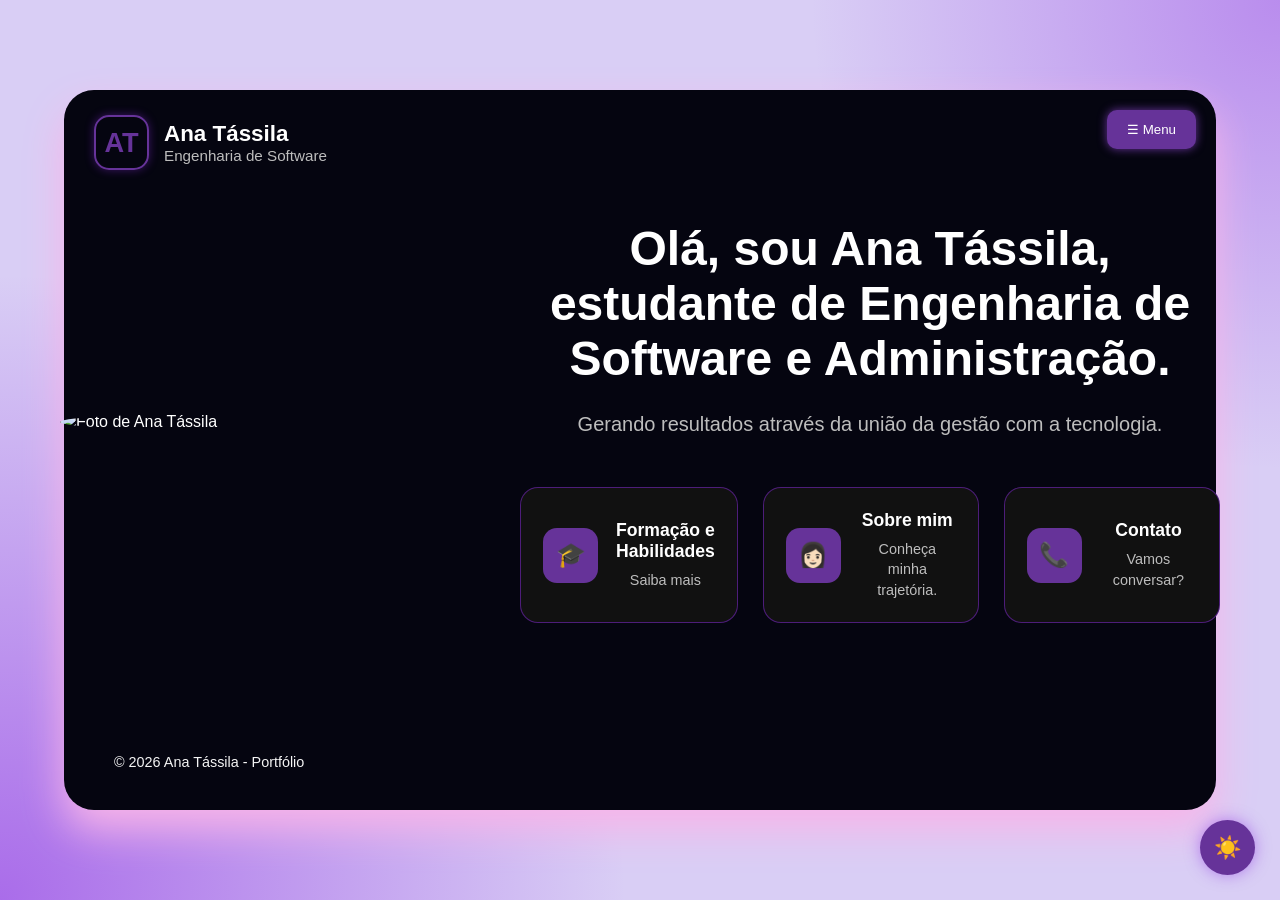
==== index.html @ ad77cd47 "Add files via upload" ====
<!DOCTYPE html>
<html lang="pt-br">
<head>
    <meta charset="UTF-8">
    <meta name="viewport" content="width=device-width, initial-scale=1.0">
    <title>Ana Tássila - Portfólio</title>
    <link rel="stylesheet" href="custom.css">
    <meta name="description" content="Portfólio da Ana Tássila, estudante de Engenharia de Software e Administração.">
    <meta name="keywords" content="Ana Tássila, portfólio, engenharia de software, administração, HTML, CSS, JavaScript, Tássila, Ana">
    <meta name="author" content="Ana Tássila Oliveira Lemos">
</head>

<body>
    <div class="container-principal">
        <div class="logo">
            <div class="logo-icone">AT</div>
            <div class="logo-texto">
                <h2>Ana Tássila</h2>
                <span>Engenharia de Software</span>
            </div>
        </div>
    <nav class="menu">
    <button id="botao-menu">☰ Menu</button>
    <ul id="lista-menu">
        <li><a href="index.html">Home</a></li>
        <li><a href="habilidades.html">Formação e Habilidades</a></li>
        <li><a href="sobre.html">Sobre mim</a></li>
        <li><a href="contato.html">Contato</a></li>
    </ul>
</nav>
<main>
    <header>
        <img src="./Imagens/foto.perfil.Ana.png" alt="Foto de Ana Tássila">
        <div class="texto">
            <h1>Olá, sou Ana Tássila, estudante de Engenharia de Software e Administração.</h1>
            <p>Gerando resultados através da união da gestão com a tecnologia.</p>
            <div class="editando-botoes">
                <a href="habilidades.html">
                    <span class="icone">🎓</span>
                    <div>
                        <h3>Formação e Habilidades</h3>
                        <p>Saiba mais</p>
                    </div>
                </a>
                <a href="sobre.html">
                    <span class="icone">👩🏻</span>
                    <div>
                        <h3>Sobre mim</h3>
                        <p>Conheça minha trajetória.</p>
                    </div>
                </a>
                <a href="contato.html">
                    <span class="icone">📞</span>
                    <div>
                        <h3>Contato</h3>
                        <p>Vamos conversar?</p>
                    </div>
                </a>
            </div>
        </div>
    </header>
</main>
    
    <footer> 
        © 2026 Ana Tássila - Portfólio
    </footer>
    </div>
    <button id="tema">☀️</button>
    <script src="javascript.js"></script>
</body>
</html>
---- custom.css ----
/*----------zerando tudo------------*/
*{
    margin: 0;
    padding: 0;
    box-sizing: border-box;
}
/*----------ajustando a logo----------*/
.logo{
    position: absolute;
    top: 25px;
    left: 30px;
    display: flex;
    align-items: center;
    gap: 15px;
}

.logo-icone{
    width:55px;
    height:55px;
    border:2px solid rebeccapurple;
    border-radius:15px;
    display:flex;
    justify-content:center;
    align-items:center;
    color:rebeccapurple;
    font-size:1.7rem;
    font-weight:bold;
    box-shadow:0 0 10px rgba(138,43,226,.4);
}

.logo-texto h2{
    font-size:1.4rem;
}

.logo-texto span{
    color:#bdbdbd;
    font-size:.95rem;
}

/*--------------ajustando o body--------------*/
body{
    font-family: 'Poppins', sans-serif;
    min-height: 100vh;
    display: flex;
    justify-content: center;
    align-items: center;
    background:
    radial-gradient(circle at bottom left,rgba(138,43,226,0.6),transparent 40%),
    radial-gradient(circle at top right,rgba(138,43,226,0.4),transparent 30%),
    #d9cef5;
    color: white;
}

/*------------container principal-------------*/
.container-principal{
    width: 90%;
    max-width: 1400px;
    height: 80vh;
    background: #050510;
    border-radius: 30px;
    padding: 20px;
    box-shadow: 0 20px 40px rgb(248, 180, 233);
    display: flex;
    flex-direction: column;
    position: relative;
}
/*--------AJUSTANTO TUDO DA PG PRINCIPAL-Index---------*/
/*-----------ajustando o header------------*/
header{
    display: flex; /*elementos na mesma reta-linha*/
    justify-content: center;
    align-items: center;
    gap: 60px;
    height: 100%;
}

/*------------------ajustando a foto ------------------*/
header img{
    width:400px;
    border-radius:50%;
    animation: aura 6s ease-in-out infinite;
}

@keyframes aura{

    0%,100%{
        box-shadow:
            0 0 20px rgba(138,43,226,.8),
            0 0 40px rgba(138,43,226,.5),
            0 0 60px rgba(138,43,226,.3);
    }

    50%{
        box-shadow:
            0 0 120px rgba(138,43,226,.9),
            0 0 180px rgba(138,43,226,.55),
            0 0 260px rgba(138,43,226,.18);
    }

}

/*--------------------ajustando o texto----------------*/
.texto{
    max-width: 700px; /*largura da linha para ela quebrar*/
    text-align: center; /*alinhando no centro*/
}

.texto h1{
    font-size: 3rem; /*tamanho*/
    margin-bottom: 15px; /*margem*/
}

.texto p{
    margin-top:20px;
    margin-bottom:45px;
    color:#bdbdbd;
    font-size:1.25rem;
    line-height:1.8;
}

/*------------ajustando os botões---------------*/
.editando-botoes{
    display: flex;
    justify-content: center;
    gap: 25px;
    margin-top: 35px;
}

.editando-botoes a{
    width: 250px;
    display: flex;
    align-items: center;
    gap: 18px;
    padding: 22px;
    text-decoration: none;
    color: white;
    background: #111;
    border: 1px solid rgba(138,43,226,.5);
    border-radius: 18px;
    transition: .35s;
}

.editando-botoes a:hover{
    transform: translateY(-5px);
    border-color: rebeccapurple;
    box-shadow:
    0 0 20px rgba(138,43,226,.4);
}

.icone{
    width:55px;
    height:55px;
    display:flex;
    justify-content:center;
    align-items:center;
    border-radius:14px;
    background:rebeccapurple;
    font-size:1.5rem;
    flex-shrink:0;
}

.editando-botoes h3{
    margin-bottom:8px;
    font-size:1.1rem;
}

.editando-botoes p{
    margin:0;
    font-size:.9rem;
    color:#bdbdbd;
    line-height:1.4;
}

/*--------------centralizando o main------------------*/
main{
    flex: 1;
    display: flex;
    justify-content: center;
    align-items: center;
}

/*-----------------editando o menu-----------------*/
.menu{
    position: absolute;
    top: 20px;
    right: 20px;
} 

#botao-menu{
    background-color: rebeccapurple;
    color: white;
    border: none;
    border-radius: 10px;
    padding: 12px 20px;
    cursor: pointer;
    box-shadow: 0 0 10px rebeccapurple;
}

#lista-menu{
    display: none;
    list-style: none;
    margin-top: 10px;
    background-color: #111;
    border: 1px solid rebeccapurple;
    border-radius: 10px;
    overflow: hidden;
}

#lista-menu.ativo{
    display: block;
}

#lista-menu li a{
    display: block;
    padding: 12px 20px;
    color: white;
    text-decoration: none;
}

#lista-menu li a:hover{
    background-color: rebeccapurple;
}

/*------------ajustando o footer----------*/
footer{
    padding: 20px 30px;
    font-size: 0.9rem;
    color: whitesmoke;
}
/*-------------------FIM DA PG PRINCIPAL-Index-------------------------*/

/*--------------------INICIO SOBRE MIM---------------------------*/

/*ajustando o texto*/
.texto-sobre-mim h1{
    font-size: 3rem;
    margin-bottom: 30px;
    text-align: center; 
}

.texto-sobre-mim p{
    font-size: 1.2rem;
    line-height: 1.7;
    max-width: 750px; 
    margin: 0 auto; 
    color: whitesmoke;
    text-align: left;
}

/*-----------------------FIM SOBRE MIM---------------------------*/

/*-------------------INICIO HABILIDADES--------------------------*/
.habilidades{
    width: 100%;
}
.habilidades h1{
    text-align: center;
    font-size: 3rem;
    margin-bottom: 40px;
    text-shadow:
        0 0 10px rebeccapurple,
        0 0 20px rebeccapurple;
}
.cards{
    display: flex;
    justify-content: center;
    gap: 30px;
    flex-wrap: wrap;
}

.card{    
    width: 340px;
    background: #111;
    border: 1px solid rgba(138,43,226,.5);
    border-radius: 18px;
    padding: 25px;
    transition: .3s;
}

.card h2{
    color: rebeccapurple;
    margin-bottom:20px;
    text-align:center;
}

.card h3{
    margin-top:20px;
    margin-bottom:10px;
    color:white;
}

.card p{
    color:#d8d8d8;
    margin-bottom:8px;
    line-height:1.6;
}

.card ul{

    margin-left:20px;
}

     .card li{
    margin-bottom:8px;
    color:#d8d8d8;
} 
/*---------------------FIM HABILIDADES--------------------------*/

/*---------------------INICIO CONTATO--------------------------*/

.pagina-contato{
    display: flex;
    flex-direction: column;
    align-items: center;
    width: 100%;
}

.texto-contato{
    max-width:900px;
    margin:auto;
    text-align:center;
}

.texto-contato h1{
    font-size:3rem;
    margin-bottom:20px;
    text-shadow:
        0 0 10px rebeccapurple,
        0 0 20px rebeccapurple;
}

.texto-contato p{
    color:#bdbdbd;
    font-size:1.15rem;
    margin-bottom:50px;
    line-height:1.7;
}

.contatos{
    display:grid;
    grid-template-columns:repeat(2,1fr);
    gap:25px;
}

.contato-card{
    display:flex;
    align-items:center;
    gap:20px;
    padding:25px;
    background:#111;
    border:1px solid rgba(138,43,226,.5);
    border-radius:18px;
    text-decoration:none;
    color:white;
    transition:.3s;
}

.contato-card:hover{
    transform:translateY(-5px);
    box-shadow:0 0 20px rgba(138,43,226,.4);
    border-color:rebeccapurple;
}

.contato-card span{
    width:60px;
    height:60px;
    border-radius:15px;
    background:rebeccapurple;
    display:flex;
    justify-content:center;
    align-items:center;
    font-size:1.6rem;
    flex-shrink:0;
}

.contato-card h3{
    margin-bottom:6px;
}

.contato-card p{
    color:#bdbdbd;
}
/*-------------------------FIM CONTATO--------------------------*/

/*--------------------FORMULÁRIO DE CONTATO---------------------*/
.pagina-formulario{
    width: 100%;
    max-width: 700px;
    margin: 50px auto 0;
    text-align: center;
}

.pagina-formulario h1{
    font-size: 3rem;
    margin-bottom: 20px;
    text-shadow:
        0 0 10px rebeccapurple,
        0 0 20px rebeccapurple;
}

.pagina-formulario p{
    color: #bdbdbd;
    font-size: 1.1rem;
    margin-bottom: 35px;
    line-height: 1.6;
}

#formulario input,
#formulario textarea{
    width: 100%;
    padding: 15px 18px;
    background: #111;
    color: white;
    border: 1px solid rgba(138,43,226,.5);
    border-radius: 12px;
    font-size: 1rem;
    outline: none;
    transition: .3s;
}

#formulario input:focus,
#formulario textarea:focus{
    border-color: rebeccapurple;
    box-shadow: 0 0 10px rgba(138,43,226,.5);
}

#formulario textarea{
    resize: none;
    min-height: 150px;
}

#formulario button{
    width: 220px;
    margin: 10px auto 0;
    padding: 15px;
    background: rebeccapurple;
    color: white;
    border: none;
    border-radius: 12px;
    font-size: 1rem;
    cursor: pointer;
    transition: .3s;
}

#formulario button:hover{
    transform: translateY(-4px);
    box-shadow:
        0 0 10px rebeccapurple,
        0 0 20px rebeccapurple;
}

#formulario{
    display:flex;
    flex-direction:column;
    gap:20px;
}

/*------------------------RESPONSIVIDADE------------------------*/
@media (max-width: 900px){
    header{
        flex-direction: column;
        text-align: center;
    }
    header img{
        width:250px;
    }
    .editando-botoes{
        flex-direction:column;
        align-items:center;
    }
    .cards{
        flex-direction:column;
        align-items:center;
    }
    .contato{
        grid-template-columns:1fr;
    }
    .container-principal{
        height:auto;
        min-height:90vh;
    }
}

/*----------------------AJUSTANDO O MODO CLARO E ESCURO-----------------------*/
#tema{
    position:fixed;
    right:25px;
    bottom:25px;
    width:55px;
    height:55px;
    border:none;
    border-radius:50%;
    background:rebeccapurple;
    color:white;
    font-size:22px;
    box-shadow:0 0 15px rgba(138,43,226,.5);
    transition:.3s;
}
#tema:hover{
    transform:scale(1.1);
}

/*FAZENDO A TRANZIÇÃO*/
body{
    transition:.4s;
}

.container-principal,
.card,
.contato-card,
.editando-botoes a,
#formulario input,
#formulario textarea,
#lista-menu{
    transition:.4s;
}

body.tema-claro{
    background:rgb(245, 230, 255);
    color:#222;
}

body.tema-claro .container-principal{
    background:rgb(248, 240, 253);
    color:#222;
    box-shadow:0 20px 40px rgba(0,0,0,.15);
}

body.tema-claro .texto p,
body.tema-claro .texto-sobre-mim p,
body.tema-claro .texto-contato p,
body.tema-claro .card p,
body.tema-claro .card li,
body.tema-claro .contato-card p,
body.tema-claro footer{
    color:#303030;
}

body.tema-claro .card,
body.tema-claro .contato-card,
body.tema-claro .editando-botoes a,
body.tema-claro #lista-menu,
body.tema-claro #formulario input,
body.tema-claro #formulario textarea{
    background:#d882e9;
    color:#222;
    border:1px solid #c8b6ff;
}

body.tema-claro #formulario input::placeholder,
body.tema-claro #formulario textarea::placeholder{
    color:#777;
}
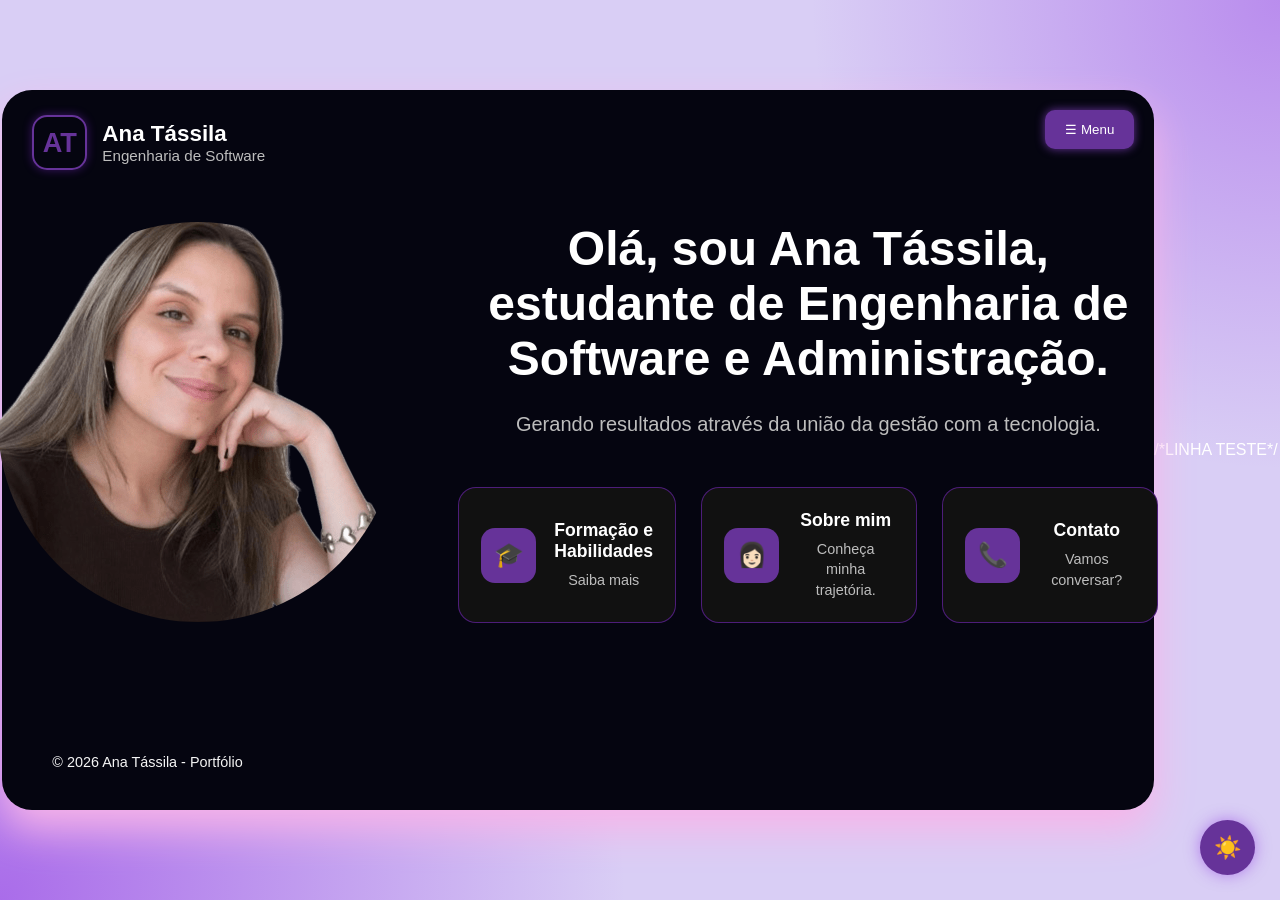
==== commit f6413abc: "Update index.html TESTE" ====
--- a/index.html
+++ b/index.html
@@ -66,6 +66,7 @@
     </footer>
     </div>
     <button id="tema">☀️</button>
+    <script src="https://code.jquery.com/jquery-3.7.1.min.js"></script>/*LINHA TESTE*/
     <script src="javascript.js"></script>
 </body>
-</html>+</html>
--- a/custom.css
+++ b/custom.css
@@ -64,6 +64,7 @@
     flex-direction: column;
     position: relative;
 }
+
 /*--------AJUSTANTO TUDO DA PG PRINCIPAL-Index---------*/
 /*-----------ajustando o header------------*/
 header{
@@ -96,7 +97,6 @@
             0 0 180px rgba(138,43,226,.55),
             0 0 260px rgba(138,43,226,.18);
     }
-
 }
 
 /*--------------------ajustando o texto----------------*/
@@ -269,7 +269,8 @@
 }
 
 .card{    
-    width: 340px;
+    width:100%;
+    max-width:340px; 
     background: #111;
     border: 1px solid rgba(138,43,226,.5);
     border-radius: 18px;
@@ -457,30 +458,63 @@
 
 /*------------------------RESPONSIVIDADE------------------------*/
 @media (max-width: 900px){
+
+    .container-principal{
+        height:auto;
+        min-height:100vh;
+        padding-top:120px; /* NOVO */
+    }
+
+    .logo{
+        top:15px; /* ALTERADO */
+        left:15px; /* ALTERADO */
+        transform:scale(0.8); /* NOVO */
+        transform-origin:top left; /* NOVO */
+    }
+
+    .menu{
+        top:15px; /* ALTERADO */
+        right:15px; /* ALTERADO */
+    }
+
     header{
-        flex-direction: column;
-        text-align: center;
-    }
+        flex-direction:column;
+        text-align:center;
+        gap:30px; /* NOVO */
+    }
+
     header img{
         width:250px;
     }
+
+    .texto h1{
+        font-size:2.3rem; /* NOVO */
+    }
+
+    .texto p{
+        font-size:1rem; /* NOVO */
+    }
+
     .editando-botoes{
         flex-direction:column;
         align-items:center;
     }
+
     .cards{
         flex-direction:column;
         align-items:center;
     }
-    .contato{
+
+    .contatos{
         grid-template-columns:1fr;
     }
     .container-principal{
-        height:auto;
-        min-height:90vh;
-    }
-}
-
+        width:100%;
+        border-radius:0;
+        margin:0;
+        padding:120px 15px 20px;
+    }
+}
 /*----------------------AJUSTANDO O MODO CLARO E ESCURO-----------------------*/
 #tema{
     position:fixed;
@@ -550,4 +584,4 @@
 body.tema-claro #formulario input::placeholder,
 body.tema-claro #formulario textarea::placeholder{
     color:#777;
-}+}
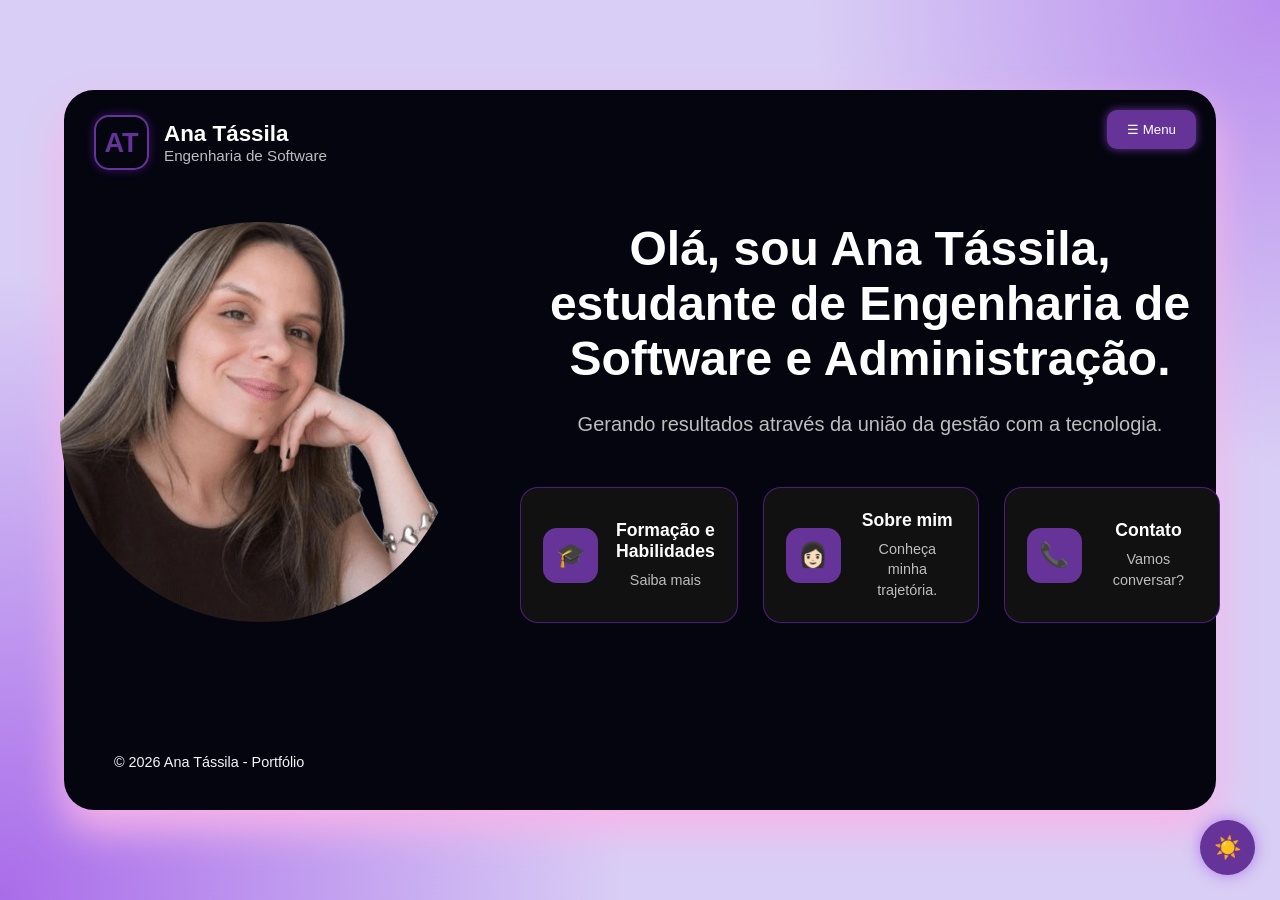
==== commit 2183f049: "Update index.html" ====
--- a/index.html
+++ b/index.html
@@ -66,7 +66,7 @@
     </footer>
     </div>
     <button id="tema">☀️</button>
-    <script src="https://code.jquery.com/jquery-3.7.1.min.js"></script>/*LINHA TESTE*/
+    <script src="https://code.jquery.com/jquery-3.7.1.min.js"></script>
     <script src="javascript.js"></script>
 </body>
 </html>
